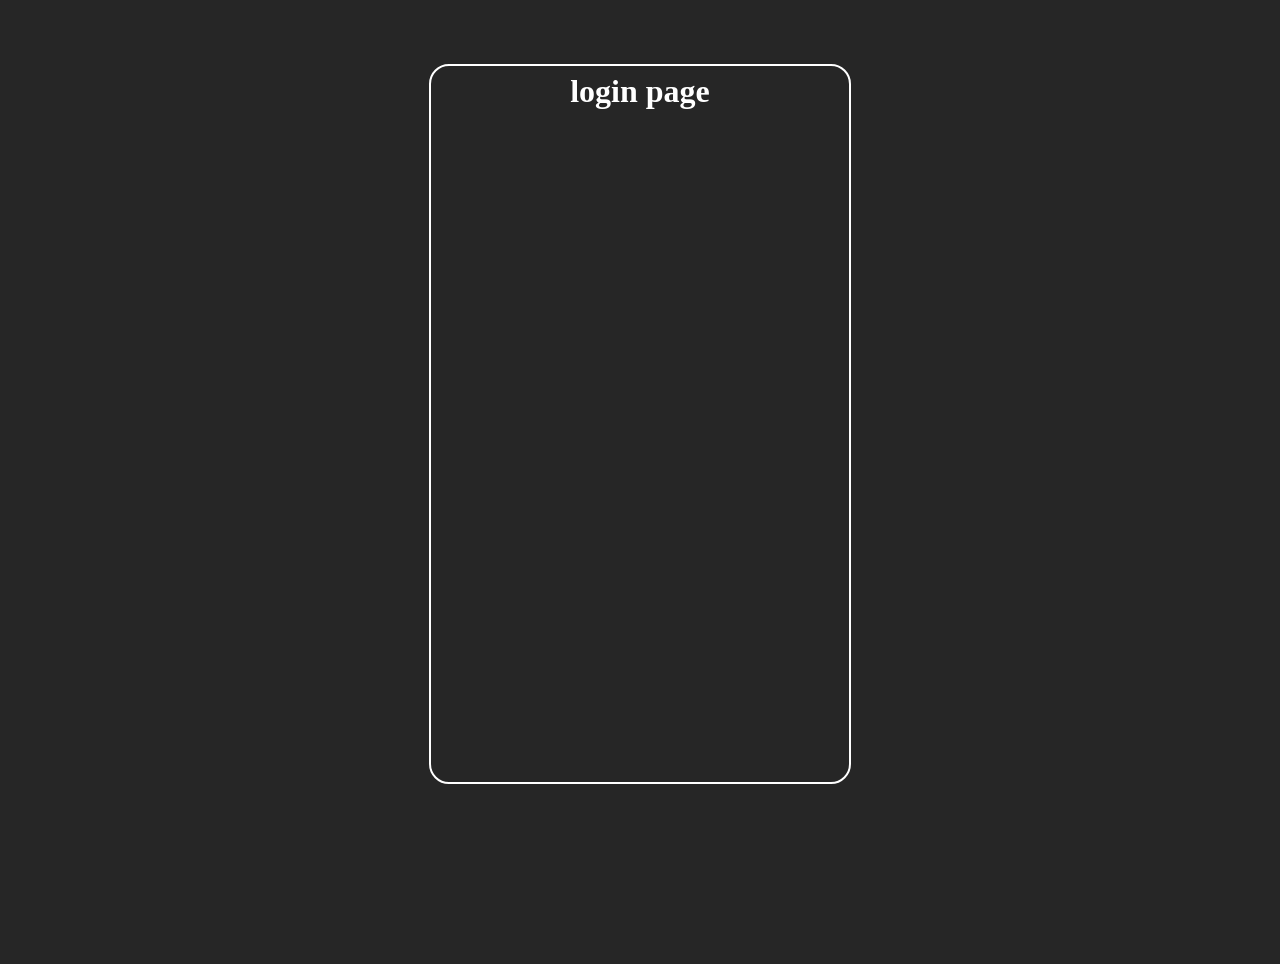
==== index.html @ 0d8447f8 "create login page" ====
<!DOCTYPE html>
<html lang="en">
<head>
    <meta charset="UTF-8">
    <meta name="viewport" content="width=device-width, initial-scale=1.0">
    <title>login page</title>
    <link rel="stylesheet" href="style.css">
</head>
<body>
    <div class="main">
        <h1>login page</h1>
        <div class="input_container">
            
        </div>
    </div>
</body>
<script src="main.js"></script>
</html>
---- style.css ----
*{
    margin: 0;
    padding: 0;
    box-sizing: border-box;
}
body{
    height: 100vh;
    width: 100%;
    background: rgba(0, 0, 0, 0.851);
}
.main{
    height: 80vh;
    width: 33%;
    border: 2px solid white;
    border-radius: 20px;
    margin:5% auto;
    padding: 7px;
}
.main h1{
    text-align: center;
    color: white;
}
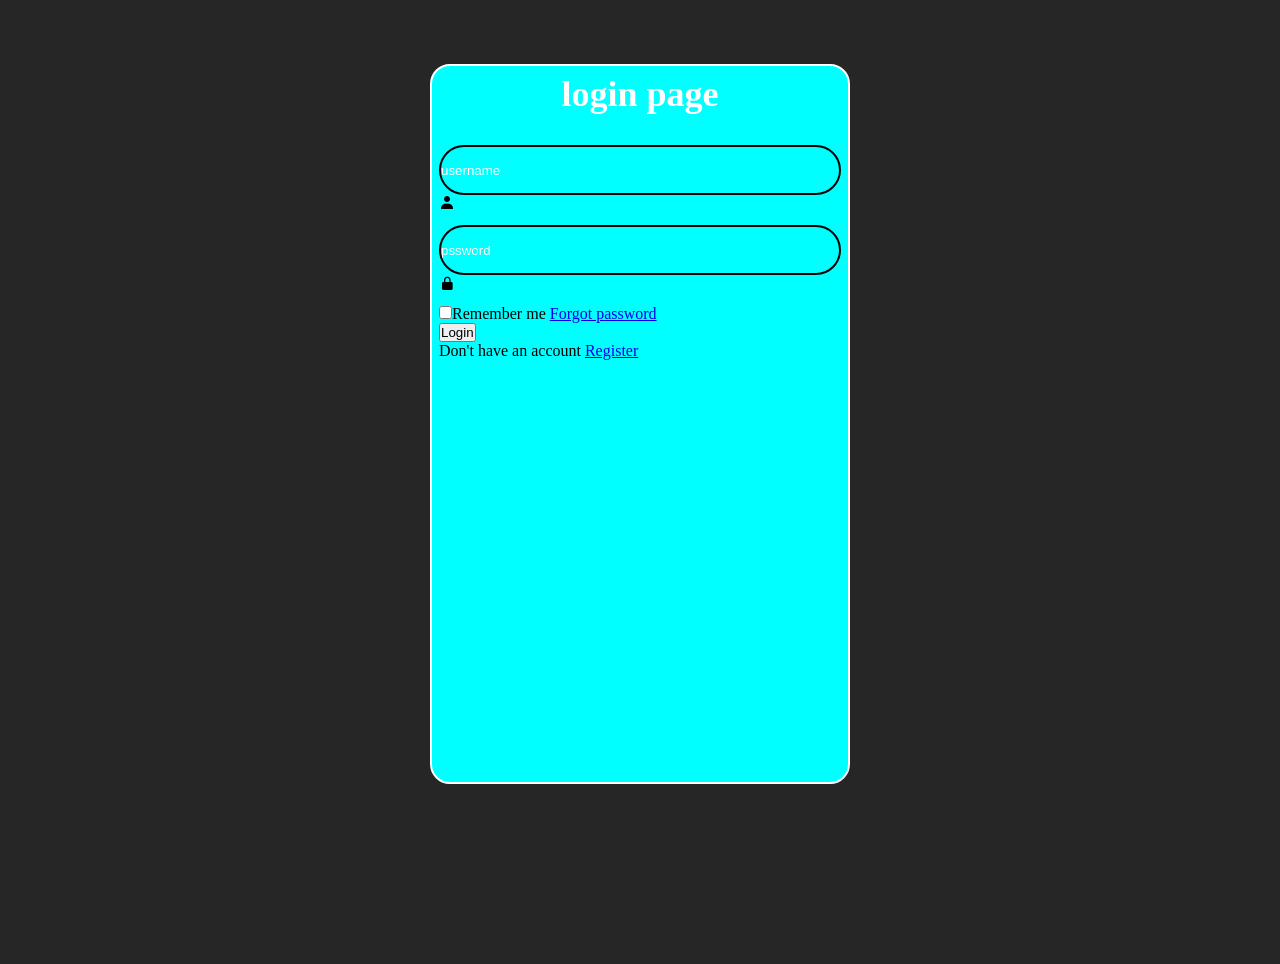
==== commit cb057930: "test" ====
--- a/index.html
+++ b/index.html
@@ -5,12 +5,27 @@
     <meta name="viewport" content="width=device-width, initial-scale=1.0">
     <title>login page</title>
     <link rel="stylesheet" href="style.css">
+    <link href='https://unpkg.com/boxicons@2.1.4/css/boxicons.min.css' rel='stylesheet'>
 </head>
 <body>
     <div class="main">
         <h1>login page</h1>
         <div class="input_container">
-            
+            <input type="text" placeholder="username" required>
+            <i class='bx bxs-user'></i>
+        </div>
+        <div class="input_container">
+            <input type="Password" placeholder="pssword" required>
+            <i class='bx bxs-lock-alt'></i>
+        </div>
+        <div class="rename">
+            <label > <input type="checkbox">Remember me</label>
+            <a href="#">Forgot password</a>
+        </div>
+        <button type="submit" class="btn"> Login</button>
+        <div class="register-link">
+            <p> Don't have an account
+            <a href="#"> Register</a></p>
         </div>
     </div>
 </body>
--- a/style.css
+++ b/style.css
@@ -17,6 +17,29 @@
     padding: 7px;
 }
 .main h1{
+    font-size: 36px;
     text-align: center;
     color: white;
+}
+.main{
+    width: 420px;
+    background-color: aqua;
+    color: #000;
+}
+.main  .input_container{
+width: 100%;
+height: 50px;
+margin: 30px 0;
+}
+.input_container input{
+    width: 100%;
+    height: 100%;
+    background:transparent;
+    border: none;
+    outline: none;
+    border: 2px solid;
+    border-radius: 40px;
+}
+.input_container input::placeholder{
+    color: #fff;
 }
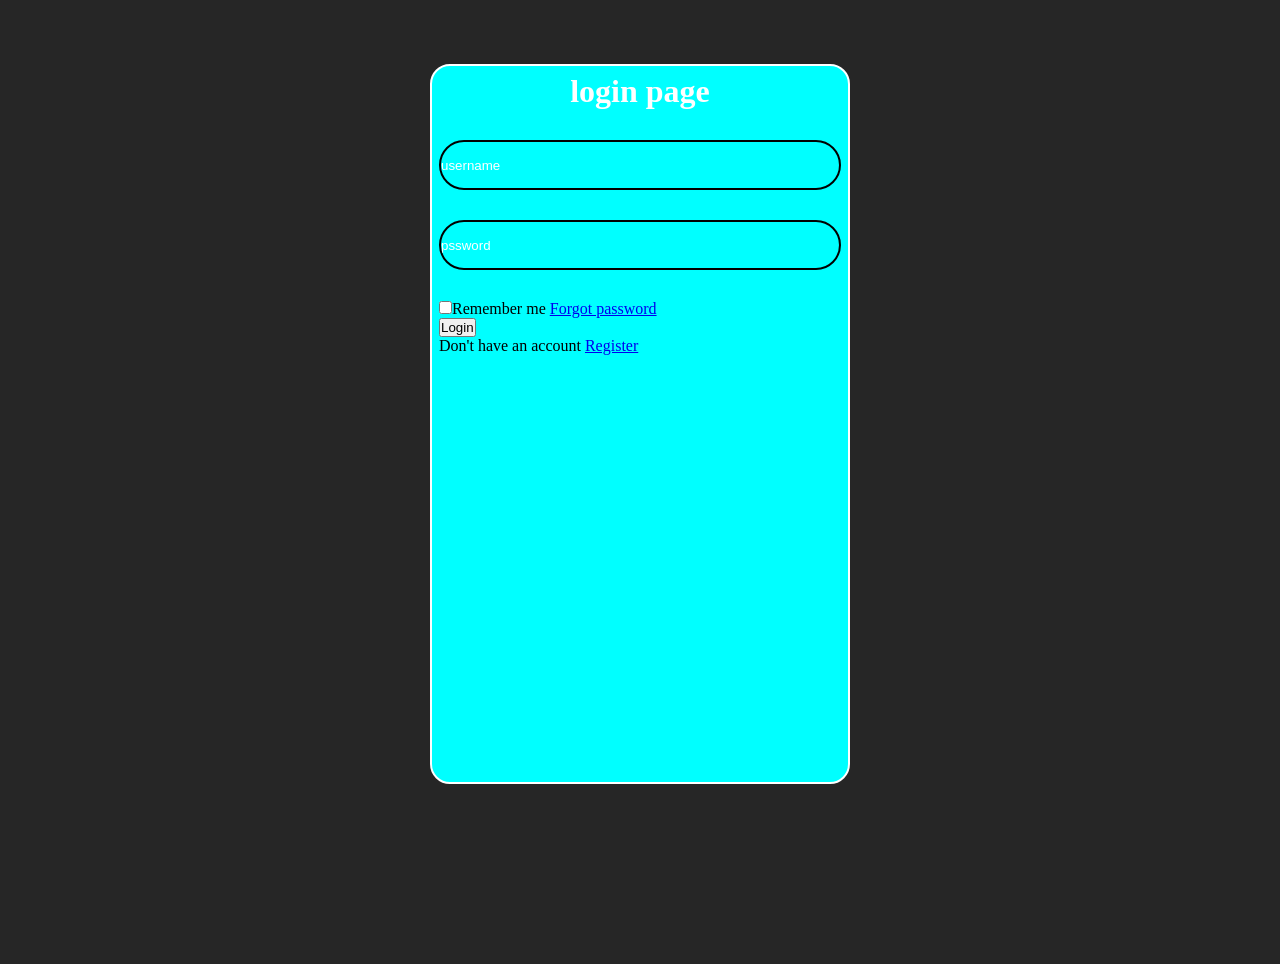
==== commit 3a20da29: "test" ====
--- a/index.html
+++ b/index.html
@@ -5,7 +5,6 @@
     <meta name="viewport" content="width=device-width, initial-scale=1.0">
     <title>login page</title>
     <link rel="stylesheet" href="style.css">
-    <link href='https://unpkg.com/boxicons@2.1.4/css/boxicons.min.css' rel='stylesheet'>
 </head>
 <body>
     <div class="main">
--- a/style.css
+++ b/style.css
@@ -17,7 +17,6 @@
     padding: 7px;
 }
 .main h1{
-    font-size: 36px;
     text-align: center;
     color: white;
 }
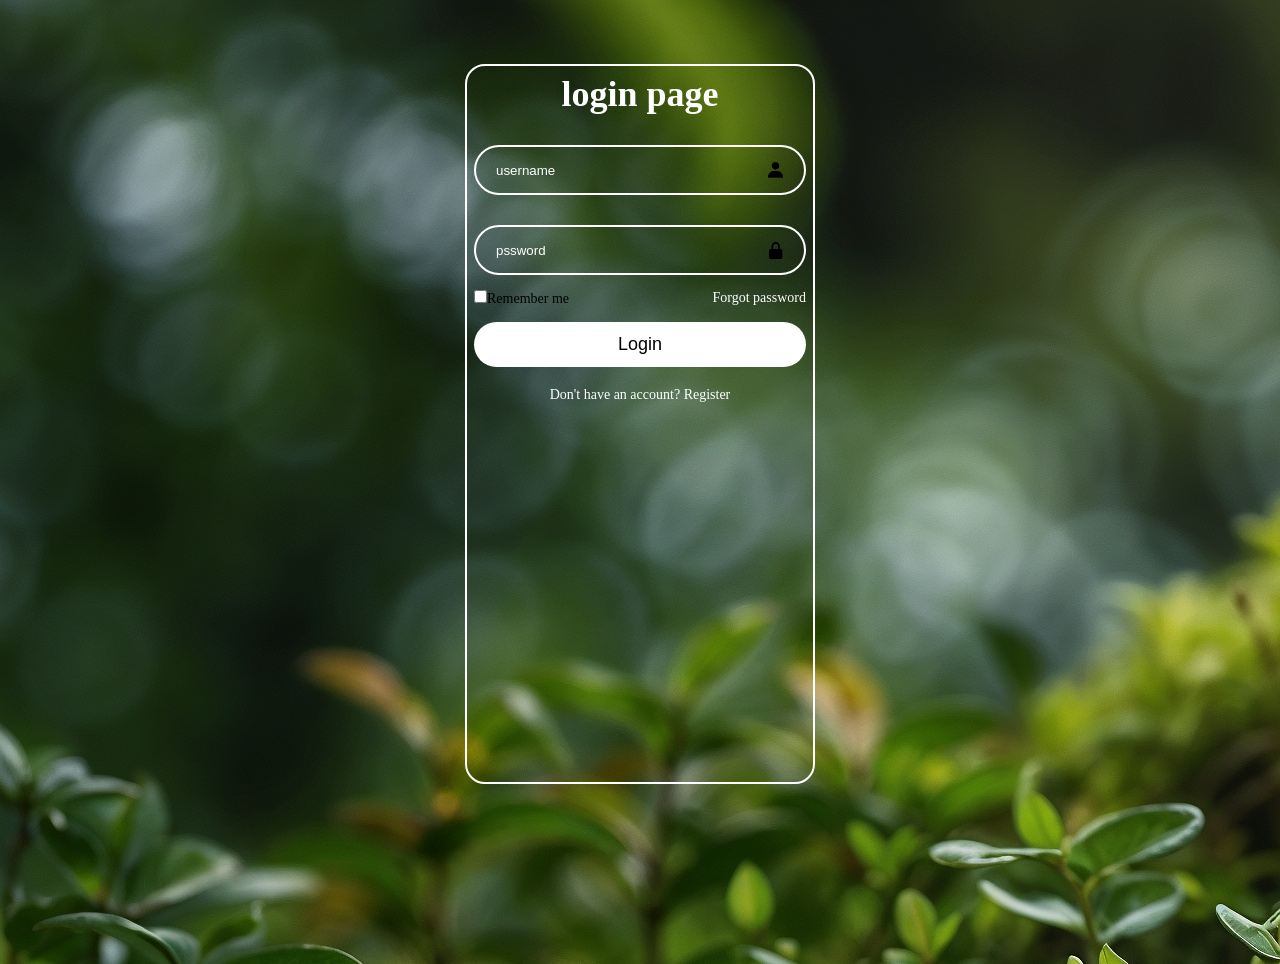
==== commit 901ac8a1: "change bg" ====
--- a/index.html
+++ b/index.html
@@ -5,6 +5,7 @@
     <meta name="viewport" content="width=device-width, initial-scale=1.0">
     <title>login page</title>
     <link rel="stylesheet" href="style.css">
+    <link href='https://unpkg.com/boxicons@2.1.4/css/boxicons.min.css' rel='stylesheet'>
 </head>
 <body>
     <div class="main">
@@ -17,14 +18,13 @@
             <input type="Password" placeholder="pssword" required>
             <i class='bx bxs-lock-alt'></i>
         </div>
-        <div class="rename">
-            <label > <input type="checkbox">Remember me</label>
+        <div class="re-check-box">
+            <label class=" re"> <input type="checkbox">Remember me</label>
             <a href="#">Forgot password</a>
         </div>
         <button type="submit" class="btn"> Login</button>
         <div class="register-link">
-            <p> Don't have an account
-            <a href="#"> Register</a></p>
+               <p>Don't have an account? <a href="#"> Register</a> </p>
         </div>
     </div>
 </body>
--- a/style.css
+++ b/style.css
@@ -6,7 +6,8 @@
 body{
     height: 100vh;
     width: 100%;
-    background: rgba(0, 0, 0, 0.851);
+    background-image: url(./planet-earth-globe-surrounded-by-vegetation-nature.jpg);
+    /* background: rgba(0, 0, 0, 0.851); */
 }
 .main{
     height: 80vh;
@@ -17,15 +18,18 @@
     padding: 7px;
 }
 .main h1{
+    font-size: 36px;
     text-align: center;
     color: white;
 }
 .main{
-    width: 420px;
-    background-color: aqua;
+    width: 350px;
+    /* background-color:rgb(62, 174, 62); */
+    background: transparent;
     color: #000;
 }
 .main  .input_container{
+position: relative;
 width: 100%;
 height: 50px;
 margin: 30px 0;
@@ -37,8 +41,67 @@
     border: none;
     outline: none;
     border: 2px solid;
+    color: #fff;
     border-radius: 40px;
+    padding: 20px 45px 20px 20px;
 }
 .input_container input::placeholder{
     color: #fff;
-}+}
+.input_container i{
+    position: absolute;
+    right: 20px;
+    top: 50% ;
+    transform: translateY(-50%);
+    font-size: 20px;
+
+}
+.main .re-check-box{
+    display: flex;
+    justify-content: space-between;
+    font-size: 14px;
+    margin: -15px 0 15px;
+ }
+ .re-check-box label input{
+    accent-color: #fff;
+    text-decoration: none;
+ }
+ .re-check-box a{
+    color: #fff;
+    text-decoration: none;
+ }
+ .re-check-box a:hover{
+    text-decoration: underline;
+    color: #000;
+ }
+ .main .btn{
+    width: 100%;
+    height: 45px;
+    background: #fff;
+    border: none;
+    outline: none;
+    border-radius: 50px;
+    cursor: pointer;
+    font-size: 18px;
+    font-weight: 500;
+    color: #000;
+ }
+ .register-link{
+    font-size: 14px;
+    text-align: center;
+    margin: 20px;
+ }
+ .register-link  a{
+    color: #fff;
+    text-decoration: none; 
+    font-weight:500;
+ }
+ .register-link p{
+    color: #fff;
+    font-weight: 500;
+ }
+ .register-link p a:hover{
+    cursor: pointer;
+    text-decoration: underline;
+    color:#000;
+ }
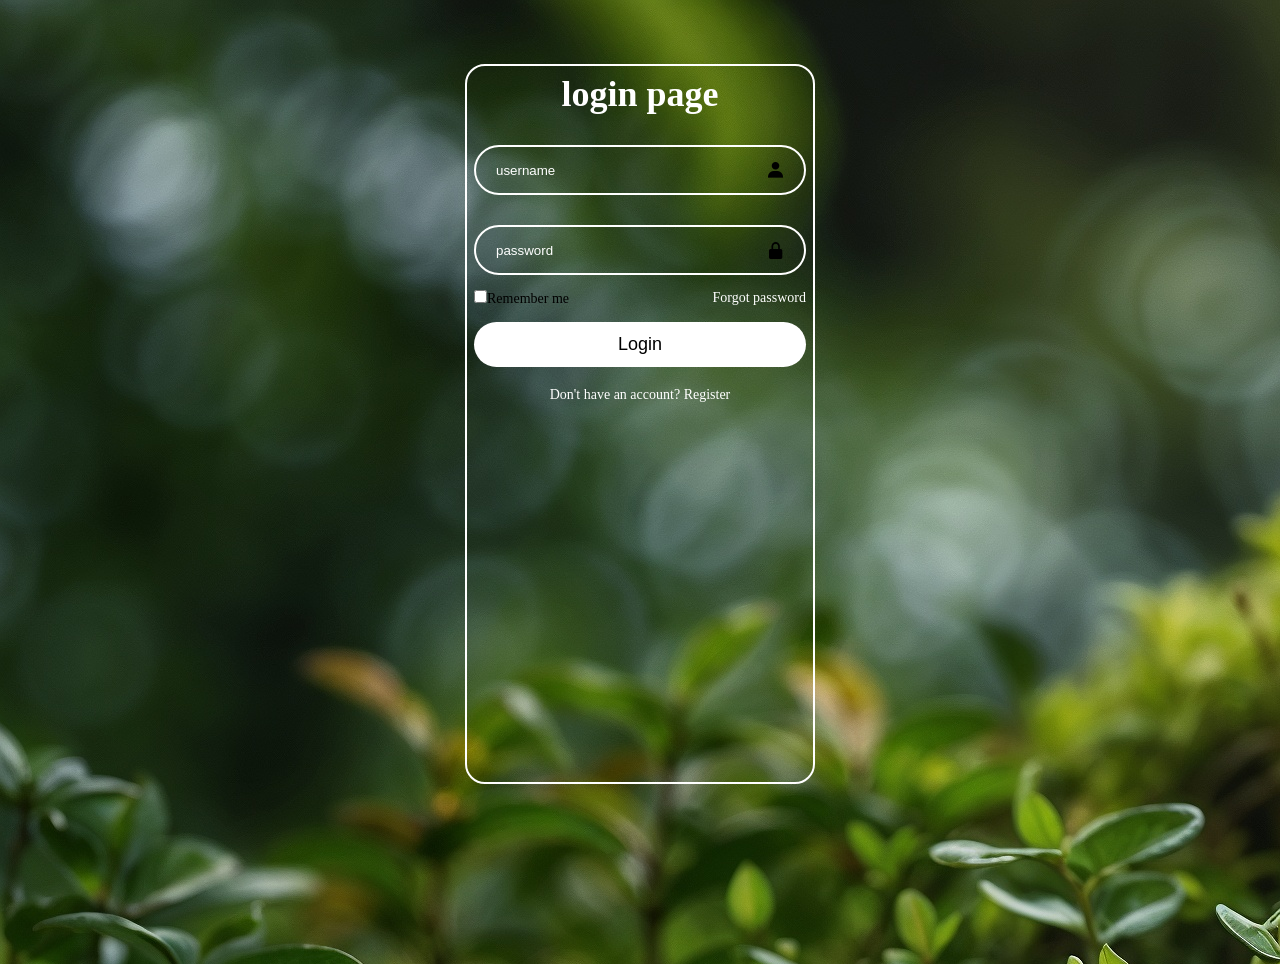
==== commit 8cf1348e: "currect spelling" ====
--- a/index.html
+++ b/index.html
@@ -15,16 +15,16 @@
             <i class='bx bxs-user'></i>
         </div>
         <div class="input_container">
-            <input type="Password" placeholder="pssword" required>
+            <input type="Password" placeholder="password" required>
             <i class='bx bxs-lock-alt'></i>
         </div>
         <div class="re-check-box">
             <label class=" re"> <input type="checkbox">Remember me</label>
             <a href="#">Forgot password</a>
         </div>
-        <button type="submit" class="btn"> Login</button>
+        <button type="submit" class="btn">Login</button>
         <div class="register-link">
-               <p>Don't have an account? <a href="#"> Register</a> </p>
+               <p>Don't have an account? <a href="#">Register</a></p>
         </div>
     </div>
 </body>
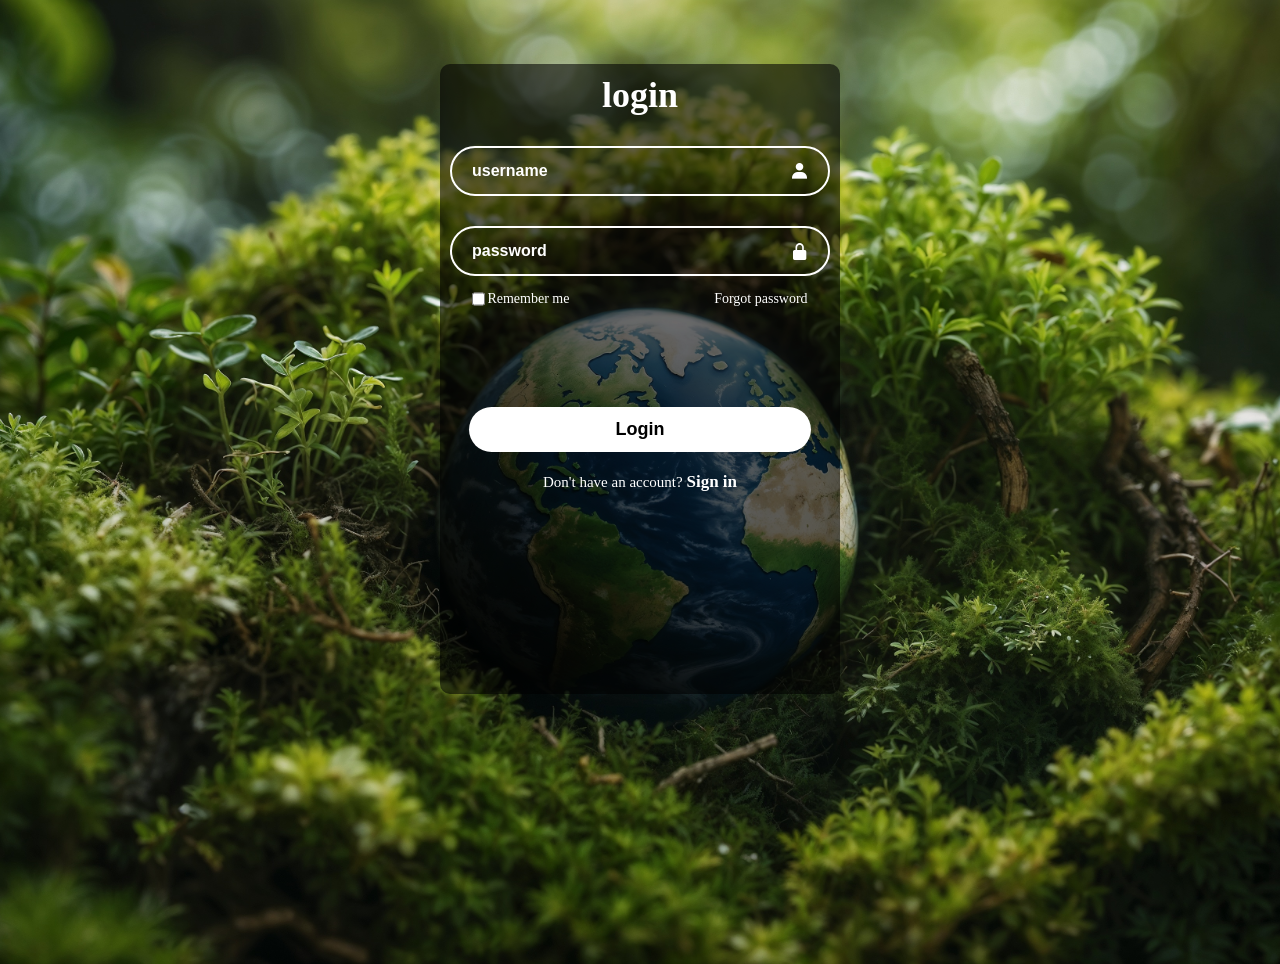
==== commit b9e6433d: "currect spelling" ====
--- a/index.html
+++ b/index.html
@@ -9,7 +9,7 @@
 </head>
 <body>
     <div class="main">
-        <h1>login page</h1>
+        <h1>login</h1>
         <div class="input_container">
             <input type="text" placeholder="username" required>
             <i class='bx bxs-user'></i>
@@ -24,7 +24,7 @@
         </div>
         <button type="submit" class="btn">Login</button>
         <div class="register-link">
-               <p>Don't have an account? <a href="#">Register</a></p>
+               <p>Don't have an account? <a href="#">Sign in</a></p>
         </div>
     </div>
 </body>
--- a/style.css
+++ b/style.css
@@ -7,26 +7,22 @@
     height: 100vh;
     width: 100%;
     background-image: url(./planet-earth-globe-surrounded-by-vegetation-nature.jpg);
-    /* background: rgba(0, 0, 0, 0.851); */
+    background-size: cover;
+    background-position: center;
 }
 .main{
-    height: 80vh;
-    width: 33%;
-    border: 2px solid white;
-    border-radius: 20px;
+    height: 70vh;
+    width: 400px;
+    border-radius: 10px;
     margin:5% auto;
-    padding: 7px;
+    padding: 10px;
+    color: white;
+    background: rgba(0, 0, 0, 0.575);
+    user-select: none;
 }
 .main h1{
     font-size: 36px;
     text-align: center;
-    color: white;
-}
-.main{
-    width: 350px;
-    /* background-color:rgb(62, 174, 62); */
-    background: transparent;
-    color: #000;
 }
 .main  .input_container{
 position: relative;
@@ -40,13 +36,17 @@
     background:transparent;
     border: none;
     outline: none;
-    border: 2px solid;
-    color: #fff;
+    border: 2px solid white;
     border-radius: 40px;
     padding: 20px 45px 20px 20px;
+    font-size: 16px;
+    font-weight: 550;
+    color: white;
 }
 .input_container input::placeholder{
-    color: #fff;
+    color: white;
+    font-size: 16px;
+    font-weight: 550;
 }
 .input_container i{
     position: absolute;
@@ -54,28 +54,31 @@
     top: 50% ;
     transform: translateY(-50%);
     font-size: 20px;
-
 }
 .main .re-check-box{
     display: flex;
-    justify-content: space-between;
+    justify-content: space-around;
+    align-items: center;
+    gap: 100px;
     font-size: 14px;
-    margin: -15px 0 15px;
+    margin: -15px 0 100px ;
  }
+
  .re-check-box label input{
-    accent-color: #fff;
-    text-decoration: none;
+    margin-right: 2px;
  }
+ 
+ .re-check-box label{
+    display: flex;
+ }
+
  .re-check-box a{
     color: #fff;
     text-decoration: none;
  }
- .re-check-box a:hover{
-    text-decoration: underline;
-    color: #000;
- }
+
  .main .btn{
-    width: 100%;
+    width: 90%;
     height: 45px;
     background: #fff;
     border: none;
@@ -83,25 +86,23 @@
     border-radius: 50px;
     cursor: pointer;
     font-size: 18px;
-    font-weight: 500;
+    font-weight: 600;
     color: #000;
+    margin-left: 5%;
  }
  .register-link{
-    font-size: 14px;
+    font-size: 15px;
     text-align: center;
     margin: 20px;
  }
  .register-link  a{
     color: #fff;
     text-decoration: none; 
-    font-weight:500;
- }
- .register-link p{
-    color: #fff;
-    font-weight: 500;
+    font-weight:550;
+    font-size: 17px;
  }
  .register-link p a:hover{
     cursor: pointer;
     text-decoration: underline;
-    color:#000;
+    color: black;
  }
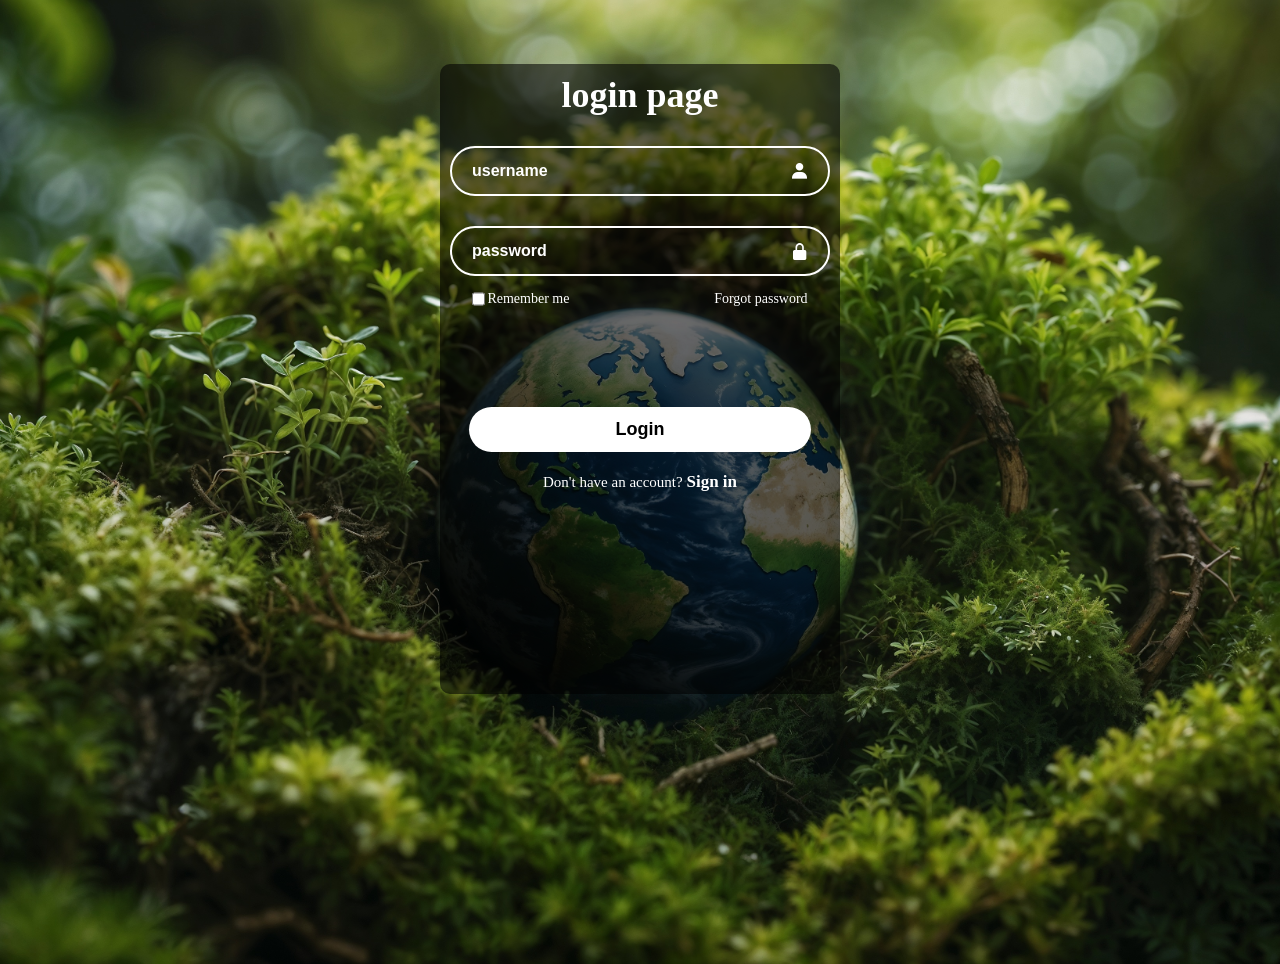
==== commit 82126092: "test" ====
--- a/index.html
+++ b/index.html
@@ -9,24 +9,31 @@
 </head>
 <body>
     <div class="main">
-        <h1>login</h1>
+        <h1>login page </h1>
         <div class="input_container">
-            <input type="text" placeholder="username" required>
+            <input id="user-name" type="text" placeholder="username" required>
             <i class='bx bxs-user'></i>
         </div>
         <div class="input_container">
-            <input type="Password" placeholder="password" required>
+            <input id="password" type="Password" placeholder="password" required>
             <i class='bx bxs-lock-alt'></i>
         </div>
         <div class="re-check-box">
             <label class=" re"> <input type="checkbox">Remember me</label>
             <a href="#">Forgot password</a>
         </div>
-        <button type="submit" class="btn">Login</button>
+  <div class="ami"></div>     
+  
+  <button type="submit" onclick="login()" class="btn">Login</button>
         <div class="register-link">
                <p>Don't have an account? <a href="#">Sign in</a></p>
         </div>
     </div>
 </body>
+<script>
+    function login(){
+ let a=document.querySelector('');
+    }
+</script>
 <script src="main.js"></script>
 </html>
